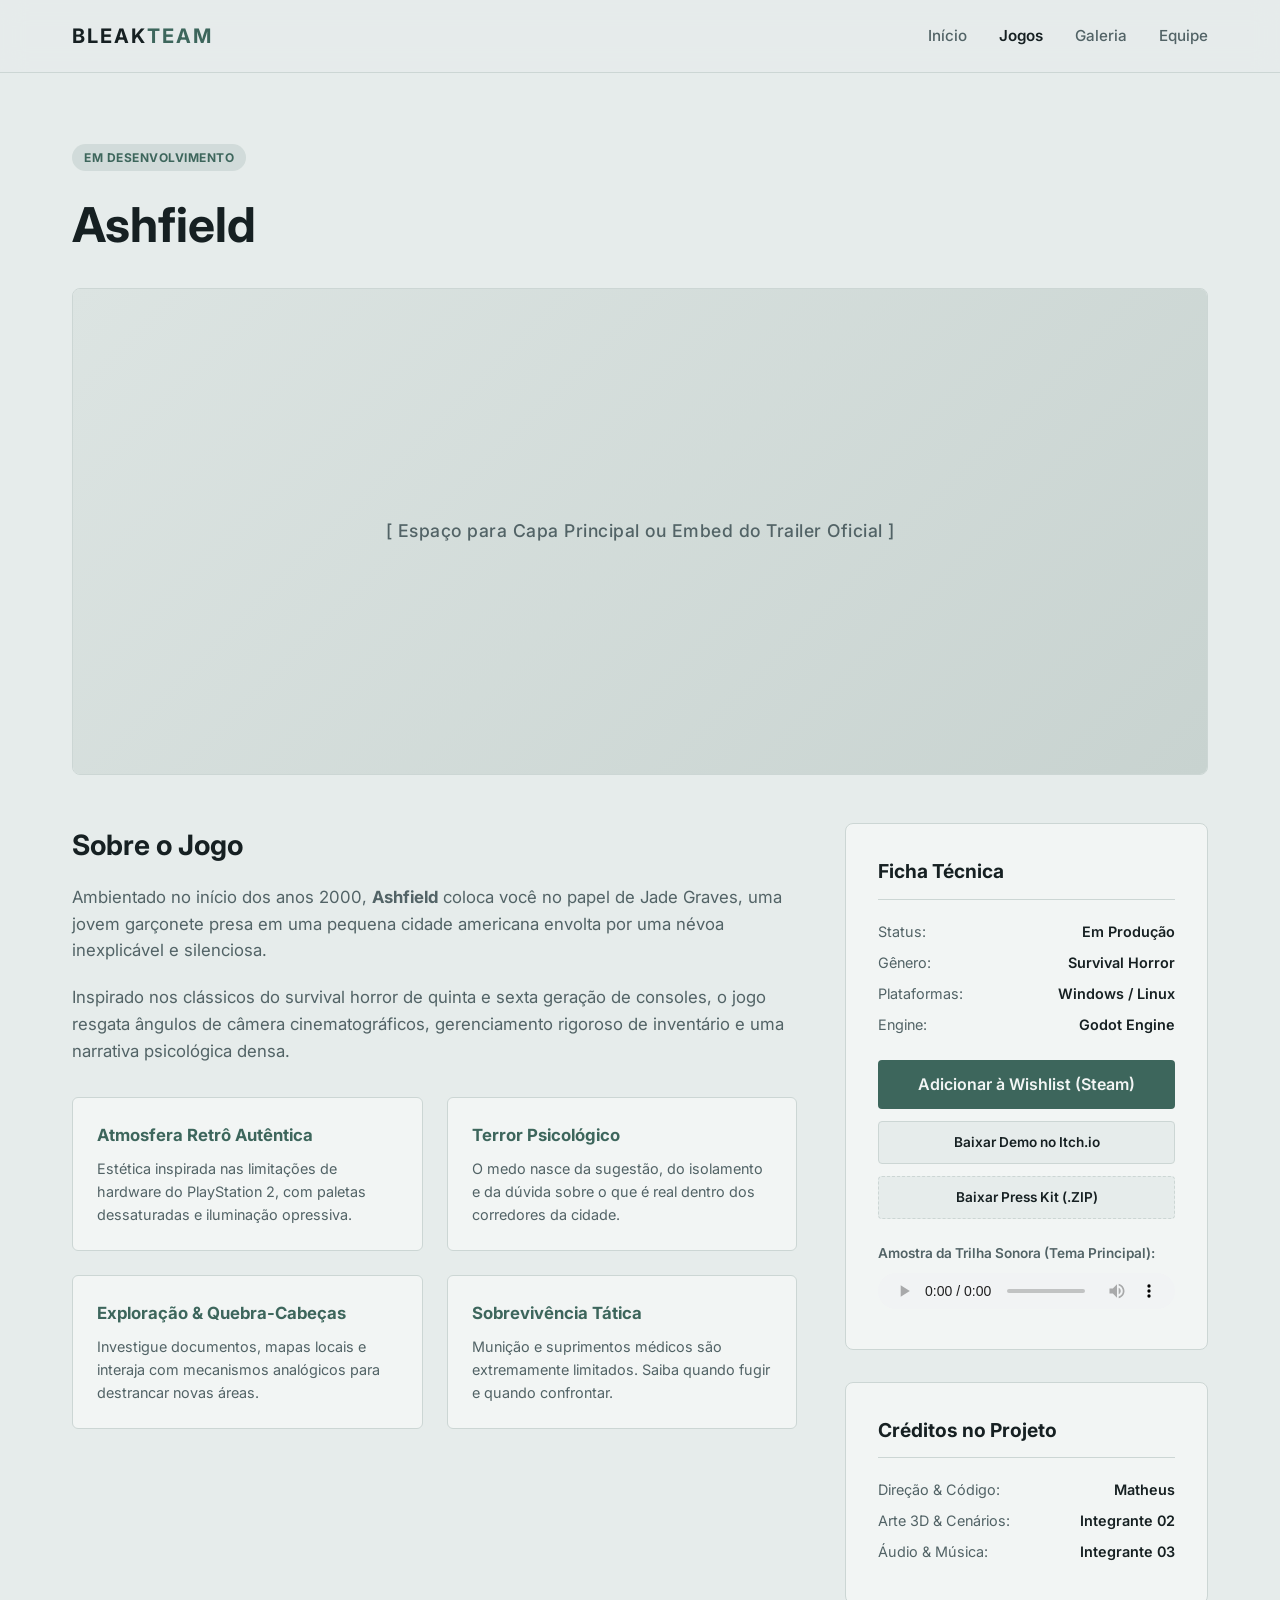
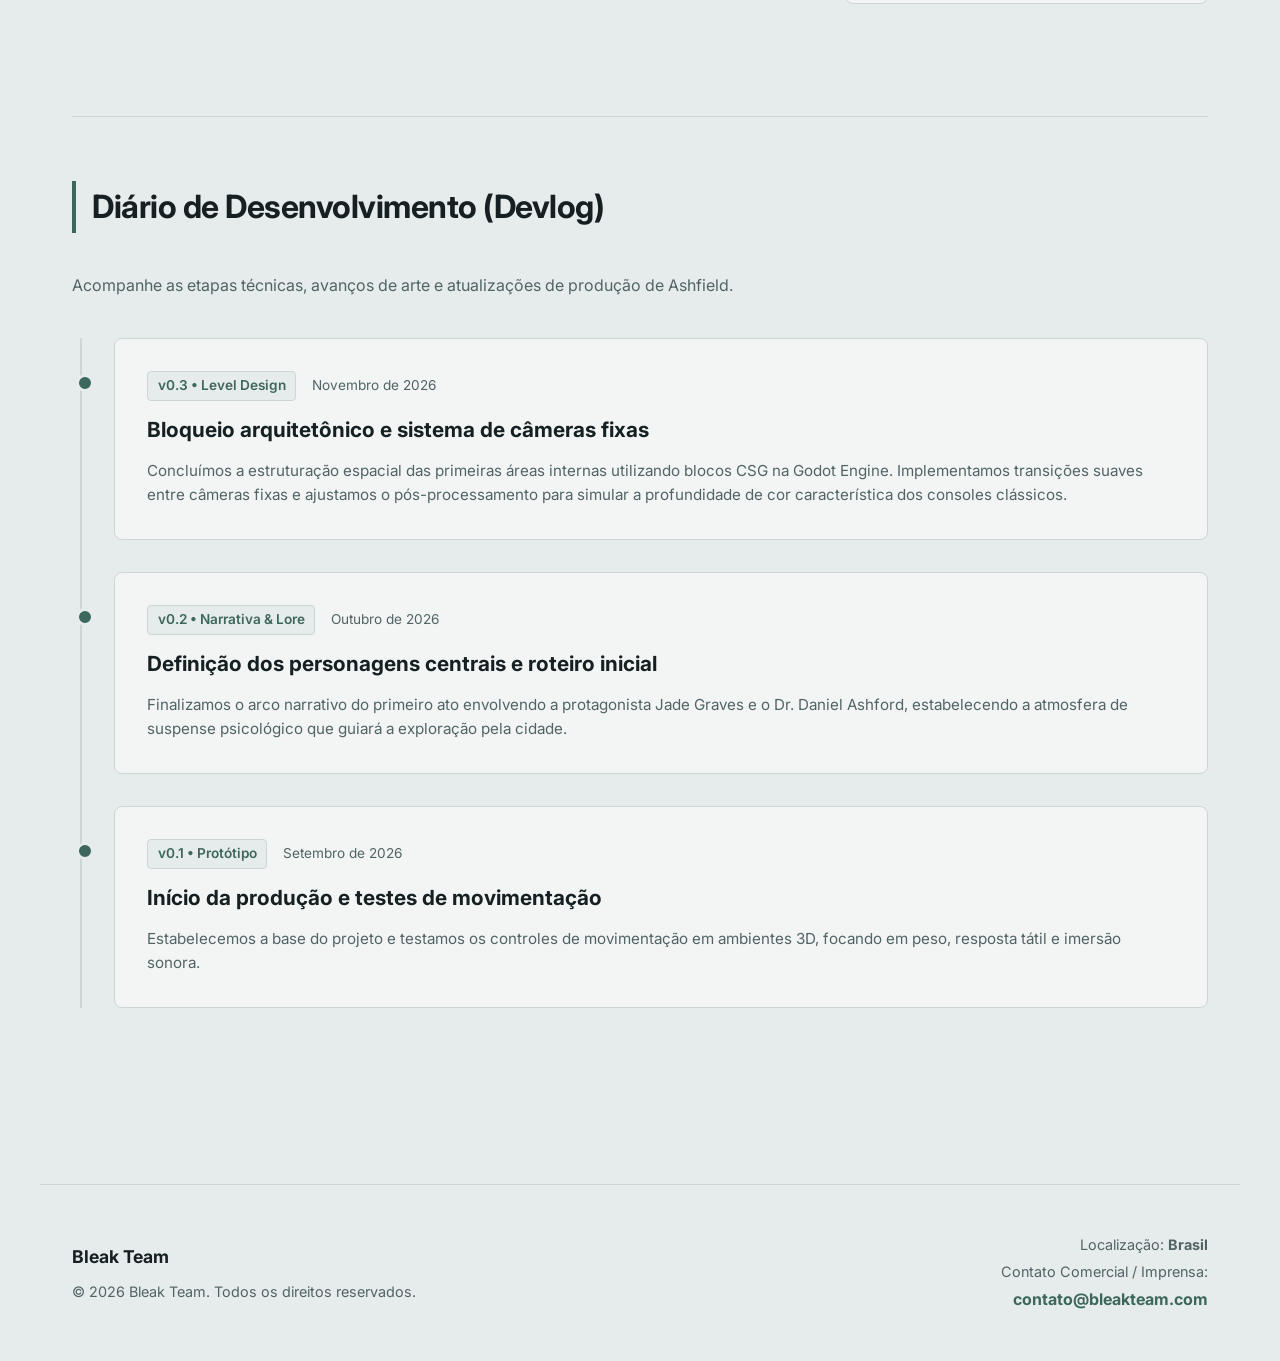
==== ashfield.html @ a829ef83 "feat: estrutura inicial do site do Bleak Team" ====
<!DOCTYPE html>
<html lang="pt-BR">
<head>
    <meta charset="UTF-8">
    <meta name="viewport" content="width=device-width, initial-scale=1.0">
    <title>Ashfield | Bleak Team</title>
    <link rel="stylesheet" href="style.css">
    <link rel="preconnect" href="https://fonts.googleapis.com">
    <link rel="preconnect" href="https://fonts.gstatic.com" crossorigin>
    <link href="https://fonts.googleapis.com/css2?family=Inter:wght@400;500;600;700;800&display=swap" rel="stylesheet">
</head>
<body>

    <header>
        <div class="nav-container">
            <a href="index.html" class="logo">Bleak<span>Team</span></a>
            <nav>
                <ul>
                    <li><a href="index.html">Início</a></li>
                    <li><a href="ashfield.html" class="active">Jogos</a></li>
                    <li><a href="gallery.html">Galeria</a></li>
                    <li><a href="index.html#team">Equipe</a></li>
                </ul>
            </nav>
        </div>
    </header>

    <main>
        <div class="fade-in">
            <span class="game-badge">Em Desenvolvimento</span>
            <h1 style="font-size: 3rem; margin-bottom: 1.5rem;">Ashfield</h1>
        </div>

        <!-- Banner / Trailer Principal -->
        <div class="game-hero-banner fade-in">
            <div class="media-placeholder" style="font-size: 1.1rem;">[ Espaço para Capa Principal ou Embed do Trailer Oficial ]</div>
        </div>

        <!-- Detalhes e Ficha Técnica -->
        <div class="game-detail-grid fade-in">
            <div class="game-description">
                <h2>Sobre o Jogo</h2>
                <p>Ambientado no início dos anos 2000, <strong>Ashfield</strong> coloca você no papel de Jade Graves, uma jovem garçonete presa em uma pequena cidade americana envolta por uma névoa inexplicável e silenciosa.</p>
                <p>Inspirado nos clássicos do survival horror de quinta e sexta geração de consoles, o jogo resgata ângulos de câmera cinematográficos, gerenciamento rigoroso de inventário e uma narrativa psicológica densa.</p>

                <div class="pillars-grid">
                    <div class="pillar-box">
                        <h4>Atmosfera Retrô Autêntica</h4>
                        <p>Estética inspirada nas limitações de hardware do PlayStation 2, com paletas dessaturadas e iluminação opressiva.</p>
                    </div>
                    <div class="pillar-box">
                        <h4>Terror Psicológico</h4>
                        <p>O medo nasce da sugestão, do isolamento e da dúvida sobre o que é real dentro dos corredores da cidade.</p>
                    </div>
                    <div class="pillar-box">
                        <h4>Exploração & Quebra-Cabeças</h4>
                        <p>Investigue documentos, mapas locais e interaja com mecanismos analógicos para destrancar novas áreas.</p>
                    </div>
                    <div class="pillar-box">
                        <h4>Sobrevivência Tática</h4>
                        <p>Munição e suprimentos médicos são extremamente limitados. Saiba quando fugir e quando confrontar.</p>
                    </div>
                </div>
            </div>

            <!-- Barra Lateral: Ficha, Lojas, Áudio, Press Kit e Créditos -->
            <aside>
                <div class="sidebar-box">
                    <h3>Ficha Técnica</h3>
                    <ul class="studio-specs" style="border-top: none; padding-top: 0;">
                        <li>Status: <span>Em Produção</span></li>
                        <li>Gênero: <span>Survival Horror</span></li>
                        <li>Plataformas: <span>Windows / Linux</span></li>
                        <li>Engine: <span>Godot Engine</span></li>
                    </ul>

                    <div style="display: flex; flex-direction: column; gap: 0.75rem; margin-top: 1.5rem;">
                        <a href="#" target="_blank" class="btn-primary">Adicionar à Wishlist (Steam)</a>
                        <a href="#" target="_blank" class="store-btn">Baixar Demo no Itch.io</a>
                        <a href="#" download class="store-btn" style="border-style: dashed;">Baixar Press Kit (.ZIP)</a>
                    </div>

                    <!-- Player de Áudio Nativo -->
                    <div class="audio-player-box">
                        <label>Amostra da Trilha Sonora (Tema Principal):</label>
                        <audio controls>
                            <!-- Adicione o caminho do seu arquivo .mp3 ou .ogg abaixo -->
                            <source src="audio/ashfield-theme.mp3" type="audio/mpeg">
                            Seu navegador não suporta o elemento de áudio.
                        </audio>
                    </div>
                </div>

                <!-- Créditos Específicos deste Jogo -->
                <div class="sidebar-box">
                    <h3>Créditos no Projeto</h3>
                    <ul class="studio-specs" style="border-top: none; padding-top: 0;">
                        <li>Direção & Código: <span>Matheus</span></li>
                        <li>Arte 3D & Cenários: <span>Integrante 02</span></li>
                        <li>Áudio & Música: <span>Integrante 03</span></li>
                    </ul>
                </div>
            </aside>
        </div>

        <!-- Seção de Devlog Integrada na Parte Inferior da Página do Jogo -->
        <section id="devlog" class="devlog-section fade-in">
            <h2 class="section-title">Diário de Desenvolvimento (Devlog)</h2>
            <p style="color: var(--text-muted); margin-bottom: 2.5rem;">Acompanhe as etapas técnicas, avanços de arte e atualizações de produção de Ashfield.</p>

            <div class="devlog-timeline">
                <!-- Post 1 (Mais recente) -->
                <article class="devlog-entry">
                    <div class="devlog-meta">
                        <span class="devlog-tag">v0.3 • Level Design</span>
                        <span>Novembro de 2026</span>
                    </div>
                    <h4>Bloqueio arquitetônico e sistema de câmeras fixas</h4>
                    <p>Concluímos a estruturação espacial das primeiras áreas internas utilizando blocos CSG na Godot Engine. Implementamos transições suaves entre câmeras fixas e ajustamos o pós-processamento para simular a profundidade de cor característica dos consoles clássicos.</p>
                </article>

                <!-- Post 2 -->
                <article class="devlog-entry">
                    <div class="devlog-meta">
                        <span class="devlog-tag">v0.2 • Narrativa & Lore</span>
                        <span>Outubro de 2026</span>
                    </div>
                    <h4>Definição dos personagens centrais e roteiro inicial</h4>
                    <p>Finalizamos o arco narrativo do primeiro ato envolvendo a protagonista Jade Graves e o Dr. Daniel Ashford, estabelecendo a atmosfera de suspense psicológico que guiará a exploração pela cidade.</p>
                </article>

                <!-- Post 3 -->
                <article class="devlog-entry">
                    <div class="devlog-meta">
                        <span class="devlog-tag">v0.1 • Protótipo</span>
                        <span>Setembro de 2026</span>
                    </div>
                    <h4>Início da produção e testes de movimentação</h4>
                    <p>Estabelecemos a base do projeto e testamos os controles de movimentação em ambientes 3D, focando em peso, resposta tátil e imersão sonora.</p>
                </article>
            </div>
        </section>
    </main>

    <footer class="fade-in">
        <div class="footer-info">
            <h4>Bleak Team</h4>
            <p>&copy; 2026 Bleak Team. Todos os direitos reservados.</p>
        </div>
        <div class="footer-contact">
            <p>Localização: <strong>Brasil</strong></p>
            <p>Contato Comercial / Imprensa:</p>
            <a href="mailto:contato@bleakteam.com">contato@bleakteam.com</a>
        </div>
    </footer>

    <script src="main.js"></script>
</body>
</html>
---- style.css ----
:root {
    /* Paleta: Névoa & Hospital Abandonado (Versão Clara / Pastel Frio) */
    --bg-primary: #e6eceb;       /* Cinza névoa pastel suave */
    --bg-surface: #f2f5f4;       /* Superfície clínica clara */
    --bg-surface-hover: #dce4e2; /* Tom de interação sutil */
    --text-main: #162022;        /* Ardósia profundo (alto contraste) */
    --text-muted: #526366;       /* Cinza azulado médio */
    --accent: #3d665c;           /* Verde musgo clínico profundo */
    --accent-hover: #2d4d45;     /* Verde musgo escuro no hover */
    --border: #ccd6d4;           /* Borda sutil fria */
    --transition: all 0.3s cubic-bezier(0.4, 0, 0.2, 1);
}

* {
    margin: 0;
    padding: 0;
    box-sizing: border-box;
}

body {
    font-family: 'Inter', -apple-system, BlinkMacSystemFont, 'Segoe UI', Roboto, sans-serif;
    background-color: var(--bg-primary);
    color: var(--text-main);
    line-height: 1.6;
    overflow-x: hidden;
}

/* Header & Navigation */
header {
    position: fixed;
    top: 0;
    left: 0;
    width: 100%;
    background-color: rgba(230, 236, 235, 0.9);
    backdrop-filter: blur(12px);
    border-bottom: 1px solid var(--border);
    z-index: 1000;
}

.nav-container {
    max-width: 1200px;
    margin: 0 auto;
    display: flex;
    justify-content: space-between;
    align-items: center;
    padding: 1.25rem 2rem;
}

.logo {
    font-size: 1.25rem;
    font-weight: 700;
    letter-spacing: 2px;
    color: var(--text-main);
    text-decoration: none;
    text-transform: uppercase;
}

.logo span {
    color: var(--accent);
}

nav ul {
    display: flex;
    list-style: none;
    gap: 2rem;
}

nav a {
    color: var(--text-muted);
    text-decoration: none;
    font-size: 0.95rem;
    font-weight: 500;
    transition: var(--transition);
}

nav a:hover, nav a.active {
    color: var(--text-main);
    font-weight: 600;
}

/* Main Layout */
main {
    max-width: 1200px;
    margin: 0 auto;
    padding: 9rem 2rem 5rem 2rem;
}

/* Hero / About Integrated Section */
.hero-about {
    display: grid;
    grid-template-columns: 1.2fr 1fr;
    gap: 4rem;
    align-items: center;
    margin-bottom: 6rem;
    min-height: 50vh;
}

.hero-content h1 {
    font-size: clamp(2.2rem, 4vw, 3.8rem);
    font-weight: 800;
    letter-spacing: -1px;
    line-height: 1.1;
    margin-bottom: 1.5rem;
}

.hero-content p {
    font-size: clamp(1rem, 1.5vw, 1.15rem);
    color: var(--text-muted);
    margin-bottom: 2rem;
}

.about-card {
    background-color: var(--bg-surface);
    border: 1px solid var(--border);
    padding: 2.5rem;
    border-radius: 8px;
    box-shadow: 0 10px 30px rgba(22, 32, 34, 0.05);
}

.about-card h3 {
    font-size: 1.5rem;
    margin-bottom: 1rem;
}

.about-card p {
    color: var(--text-muted);
    margin-bottom: 1.5rem;
    font-size: 0.95rem;
}

.studio-specs {
    list-style: none;
    border-top: 1px solid var(--border);
    padding-top: 1.25rem;
}

.studio-specs li {
    display: flex;
    justify-content: space-between;
    color: var(--text-muted);
    font-size: 0.9rem;
    margin-bottom: 0.5rem;
}

.studio-specs li span {
    color: var(--text-main);
    font-weight: 600;
}

/* Section Titles */
.section-title {
    font-size: 2rem;
    font-weight: 700;
    margin-bottom: 2.5rem;
    letter-spacing: -0.5px;
    border-left: 4px solid var(--accent);
    padding-left: 1rem;
}

.category-subtitle {
    font-size: 1.15rem;
    font-weight: 600;
    color: var(--text-muted);
    margin: 3rem 0 1.5rem 0;
    text-transform: uppercase;
    letter-spacing: 1px;
}

/* Game Showcase Card */
.game-card {
    background-color: var(--bg-surface);
    border: 1px solid var(--border);
    border-radius: 8px;
    overflow: hidden;
    display: grid;
    grid-template-columns: 1.2fr 1fr;
    gap: 2.5rem;
    padding: 2.5rem;
    margin-bottom: 3rem;
    transition: var(--transition);
    box-shadow: 0 4px 20px rgba(22, 32, 34, 0.04);
}

.game-card:hover {
    border-color: var(--accent);
    box-shadow: 0 12px 30px rgba(22, 32, 34, 0.08);
}

/* Carousel Styles */
.game-media-container {
    position: relative;
    width: 100%;
    aspect-ratio: 16/9;
    background-color: #d5dedc;
    border-radius: 6px;
    overflow: hidden;
    border: 1px solid var(--border);
}

.carousel-slide {
    position: absolute;
    top: 0;
    left: 0;
    width: 100%;
    height: 100%;
    opacity: 0;
    transition: opacity 0.5s ease-in-out;
    display: flex;
    align-items: center;
    justify-content: center;
    cursor: pointer;
}

.carousel-slide.active {
    opacity: 1;
    z-index: 2;
}

.carousel-slide img, 
.carousel-slide iframe {
    width: 100%;
    height: 100%;
    object-fit: cover;
    border: none;
}

.media-placeholder {
    width: 100%;
    height: 100%;
    background: linear-gradient(135deg, #dce4e2 0%, #c8d3d0 100%);
    display: flex;
    align-items: center;
    justify-content: center;
    color: var(--text-muted);
    font-size: 0.9rem;
    font-weight: 500;
    letter-spacing: 0.5px;
    text-align: center;
    padding: 1rem;
}

.carousel-btn {
    position: absolute;
    top: 50%;
    transform: translateY(-50%);
    background: rgba(242, 245, 244, 0.85);
    color: var(--text-main);
    border: 1px solid var(--border);
    width: 36px;
    height: 36px;
    border-radius: 50%;
    display: flex;
    align-items: center;
    justify-content: center;
    cursor: pointer;
    z-index: 10;
    transition: var(--transition);
}

.carousel-btn:hover {
    background: var(--accent);
    border-color: var(--accent);
    color: #f2f5f4;
}

.carousel-btn.prev { left: 10px; }
.carousel-btn.next { right: 10px; }

/* Game Info Column */
.game-info {
    display: flex;
    flex-direction: column;
    justify-content: space-between;
}

.game-badge {
    display: inline-block;
    background: rgba(61, 102, 92, 0.12);
    color: var(--accent);
    padding: 0.25rem 0.75rem;
    border-radius: 20px;
    font-size: 0.75rem;
    font-weight: 700;
    margin-bottom: 1rem;
    width: fit-content;
    text-transform: uppercase;
    letter-spacing: 0.5px;
}

.game-info h3 {
    font-size: 2rem;
    margin-bottom: 1rem;
    cursor: pointer;
    transition: var(--transition);
}

.game-info h3:hover {
    color: var(--accent);
}

.elevator-pitch {
    color: var(--text-muted);
    font-size: 1.05rem;
    margin-bottom: 1.5rem;
    line-height: 1.7;
}

/* Store Badges / Buttons */
.store-links {
    display: flex;
    gap: 1rem;
    margin-bottom: 1.5rem;
}

.store-btn {
    display: inline-flex;
    align-items: center;
    justify-content: center;
    padding: 0.6rem 1.25rem;
    background-color: var(--bg-primary);
    border: 1px solid var(--border);
    border-radius: 4px;
    color: var(--text-main);
    text-decoration: none;
    font-size: 0.85rem;
    font-weight: 600;
    transition: var(--transition);
}

.store-btn:hover {
    border-color: var(--accent);
    background-color: var(--bg-surface-hover);
}

.btn-primary {
    display: inline-flex;
    align-items: center;
    justify-content: center;
    background-color: var(--accent);
    color: #f2f5f4;
    padding: 0.75rem 1.5rem;
    border-radius: 4px;
    font-weight: 600;
    text-decoration: none;
    text-align: center;
    transition: var(--transition);
    border: none;
    cursor: pointer;
}

.btn-primary:hover {
    background-color: var(--accent-hover);
    transform: translateY(-2px);
}

/* Team & Credits Grid */
.team-section {
    margin-top: 6rem;
}

.team-grid {
    display: grid;
    grid-template-columns: repeat(auto-fill, minmax(280px, 1fr));
    gap: 2rem;
}

.member-card {
    background-color: var(--bg-surface);
    border: 1px solid var(--border);
    border-radius: 8px;
    padding: 2rem;
    transition: var(--transition);
    display: flex;
    flex-direction: column;
    justify-content: space-between;
}

.member-card:hover {
    border-color: var(--accent);
    transform: translateY(-4px);
}

.member-avatar {
    width: 64px;
    height: 64px;
    border-radius: 50%;
    background-color: var(--bg-surface-hover);
    border: 1px solid var(--border);
    display: flex;
    align-items: center;
    justify-content: center;
    font-weight: 700;
    color: var(--accent);
    margin-bottom: 1.25rem;
    font-size: 1.2rem;
}

.member-card h4 {
    font-size: 1.25rem;
    margin-bottom: 0.25rem;
}

.member-role {
    color: var(--accent);
    font-size: 0.85rem;
    font-weight: 600;
    margin-bottom: 1rem;
    text-transform: uppercase;
    letter-spacing: 0.5px;
}

.member-bio {
    color: var(--text-muted);
    font-size: 0.9rem;
    margin-bottom: 1.5rem;
}

.member-links {
    display: flex;
    gap: 0.75rem;
    border-top: 1px solid var(--border);
    padding-top: 1rem;
}

.member-links a {
    color: var(--text-muted);
    text-decoration: none;
    font-size: 0.8rem;
    font-weight: 600;
    padding: 0.3rem 0.6rem;
    border: 1px solid var(--border);
    border-radius: 4px;
    transition: var(--transition);
}

.member-links a:hover {
    color: var(--text-main);
    border-color: var(--accent);
    background-color: var(--bg-primary);
}

/* Individual Game Page Styles */
.game-hero-banner {
    width: 100%;
    aspect-ratio: 21/9;
    background-color: #d5dedc;
    border-radius: 8px;
    border: 1px solid var(--border);
    margin-bottom: 3rem;
    overflow: hidden;
    display: flex;
    align-items: center;
    justify-content: center;
}

.game-detail-grid {
    display: grid;
    grid-template-columns: 2fr 1fr;
    gap: 3rem;
    margin-bottom: 4rem;
}

.game-description h2 {
    font-size: 1.75rem;
    margin-bottom: 1rem;
}

.game-description p {
    color: var(--text-muted);
    margin-bottom: 1.25rem;
    font-size: 1.05rem;
}

.pillars-grid {
    display: grid;
    grid-template-columns: 1fr 1fr;
    gap: 1.5rem;
    margin-top: 2rem;
}

.pillar-box {
    background-color: var(--bg-surface);
    border: 1px solid var(--border);
    padding: 1.5rem;
    border-radius: 6px;
}

.pillar-box h4 {
    color: var(--accent);
    margin-bottom: 0.5rem;
    font-size: 1.05rem;
}

.pillar-box p {
    font-size: 0.9rem;
    margin-bottom: 0;
}

.sidebar-box {
    background-color: var(--bg-surface);
    border: 1px solid var(--border);
    padding: 2rem;
    border-radius: 8px;
    margin-bottom: 2rem;
}

.sidebar-box h3 {
    font-size: 1.2rem;
    margin-bottom: 1.25rem;
    border-bottom: 1px solid var(--border);
    padding-bottom: 0.75rem;
}

.audio-player-box {
    margin-top: 1.5rem;
}

.audio-player-box label {
    display: block;
    font-size: 0.85rem;
    font-weight: 600;
    color: var(--text-muted);
    margin-bottom: 0.5rem;
}

audio {
    width: 100%;
    height: 36px;
    border-radius: 4px;
}

/* Devlog Timeline inside Game Page */
.devlog-section {
    margin-top: 5rem;
    border-top: 1px solid var(--border);
    padding-top: 4rem;
}

.devlog-timeline {
    display: flex;
    flex-direction: column;
    gap: 2rem;
    border-left: 2px solid var(--border);
    padding-left: 2rem;
    margin-left: 0.5rem;
}

.devlog-entry {
    position: relative;
    background-color: var(--bg-surface);
    border: 1px solid var(--border);
    border-radius: 8px;
    padding: 2rem;
}

.devlog-entry::before {
    content: "";
    position: absolute;
    left: -2.45rem;
    top: 2.2rem;
    width: 12px;
    height: 12px;
    border-radius: 50%;
    background-color: var(--accent);
    border: 3px solid var(--bg-primary);
}

.devlog-meta {
    display: flex;
    gap: 1rem;
    align-items: center;
    margin-bottom: 0.75rem;
    font-size: 0.85rem;
    color: var(--text-muted);
}

.devlog-tag {
    background-color: var(--bg-primary);
    border: 1px solid var(--border);
    padding: 0.2rem 0.6rem;
    border-radius: 4px;
    font-weight: 600;
    color: var(--accent);
}

.devlog-entry h4 {
    font-size: 1.3rem;
    margin-bottom: 0.75rem;
}

.devlog-entry p {
    color: var(--text-muted);
    font-size: 0.95rem;
}

/* Interactive Gallery & Filters */
.gallery-filters {
    display: flex;
    gap: 0.75rem;
    margin-bottom: 2.5rem;
    flex-wrap: wrap;
}

.filter-btn {
    background-color: var(--bg-surface);
    border: 1px solid var(--border);
    color: var(--text-muted);
    padding: 0.5rem 1.25rem;
    border-radius: 20px;
    font-size: 0.9rem;
    font-weight: 600;
    cursor: pointer;
    transition: var(--transition);
}

.filter-btn:hover, .filter-btn.active {
    background-color: var(--accent);
    border-color: var(--accent);
    color: #f2f5f4;
}

.gallery-grid {
    display: grid;
    grid-template-columns: repeat(auto-fill, minmax(340px, 1fr));
    gap: 1.5rem;
}

.gallery-item {
    background-color: var(--bg-surface);
    border: 1px solid var(--border);
    border-radius: 8px;
    overflow: hidden;
    cursor: pointer;
    transition: var(--transition);
    display: flex;
    flex-direction: column;
}

.gallery-item.hidden {
    display: none;
}

.gallery-item:hover {
    border-color: var(--accent);
    transform: translateY(-4px);
}

.gallery-thumb {
    width: 100%;
    height: 220px;
    background: linear-gradient(135deg, #dce4e2 0%, #c8d3d0 100%);
    display: flex;
    align-items: center;
    justify-content: center;
    color: var(--text-muted);
    font-size: 0.9rem;
}

.gallery-thumb img {
    width: 100%;
    height: 100%;
    object-fit: cover;
}

.gallery-caption {
    padding: 1.25rem;
}

.gallery-caption h4 {
    font-size: 1rem;
    margin-bottom: 0.25rem;
}

.gallery-caption span {
    font-size: 0.8rem;
    color: var(--text-muted);
}

/* Lightbox Modal */
.lightbox {
    position: fixed;
    top: 0;
    left: 0;
    width: 100%;
    height: 100%;
    background-color: rgba(13, 17, 19, 0.92);
    backdrop-filter: blur(8px);
    display: none;
    align-items: center;
    justify-content: center;
    z-index: 2000;
    padding: 2rem;
}

.lightbox.open {
    display: flex;
}

.lightbox-content {
    max-width: 900px;
    width: 100%;
    background-color: var(--bg-surface);
    border-radius: 8px;
    overflow: hidden;
    border: 1px solid var(--border);
    position: relative;
}

.lightbox-media {
    width: 100%;
    aspect-ratio: 16/9;
    background-color: #162022;
    display: flex;
    align-items: center;
    justify-content: center;
    color: #e6eceb;
}

.lightbox-media img {
    width: 100%;
    height: 100%;
    object-fit: contain;
}

.lightbox-details {
    padding: 1.5rem 2rem;
    display: flex;
    justify-content: space-between;
    align-items: center;
}

.lightbox-close {
    position: absolute;
    top: 15px;
    right: 15px;
    background: rgba(22, 32, 34, 0.8);
    color: #fff;
    border: none;
    width: 36px;
    height: 36px;
    border-radius: 50%;
    font-size: 1.2rem;
    cursor: pointer;
    z-index: 10;
}

/* Footer / Contact Section */
footer {
    max-width: 1200px;
    margin: 6rem auto 0 auto;
    padding: 3rem 2rem;
    border-top: 1px solid var(--border);
    display: grid;
    grid-template-columns: 1fr 1fr;
    gap: 2rem;
    align-items: center;
}

.footer-info h4 {
    font-size: 1.1rem;
    margin-bottom: 0.5rem;
}

.footer-info p {
    color: var(--text-muted);
    font-size: 0.9rem;
}

.footer-contact {
    text-align: right;
}

.footer-contact p {
    color: var(--text-muted);
    font-size: 0.9rem;
    margin-bottom: 0.25rem;
}

.footer-contact a {
    color: var(--accent);
    text-decoration: none;
    font-weight: 700;
}

.footer-contact a:hover {
    text-decoration: underline;
}

/* Animations hooks */
.fade-in {
    opacity: 0;
    transform: translateY(20px);
    transition: opacity 0.6s ease-out, transform 0.6s ease-out;
}

.fade-in.appear {
    opacity: 1;
    transform: translateY(0);
}

@media (max-width: 900px) {
    .hero-about, .game-card, .game-detail-grid, .pillars-grid {
        grid-template-columns: 1fr;
        gap: 2rem;
    }
    footer {
        grid-template-columns: 1fr;
        text-align: left;
    }
    .footer-contact {
        text-align: left;
    }
}
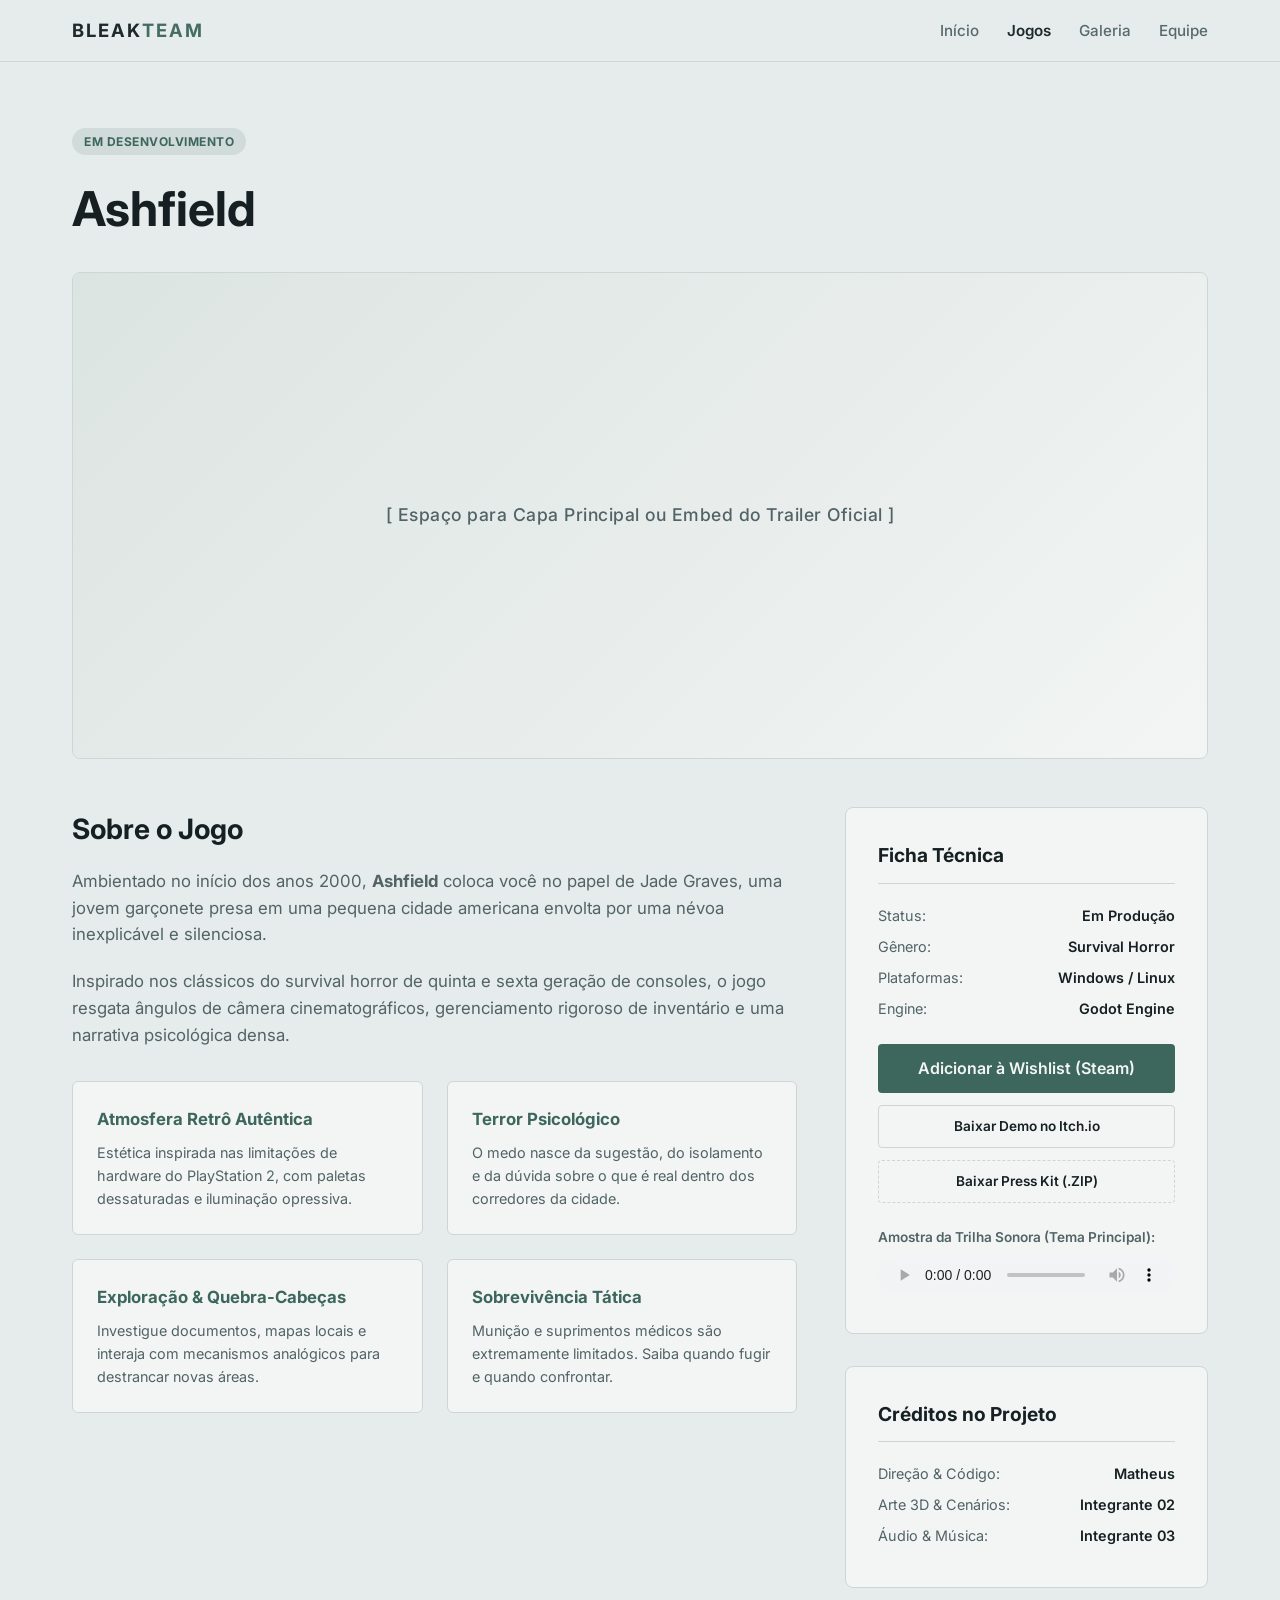
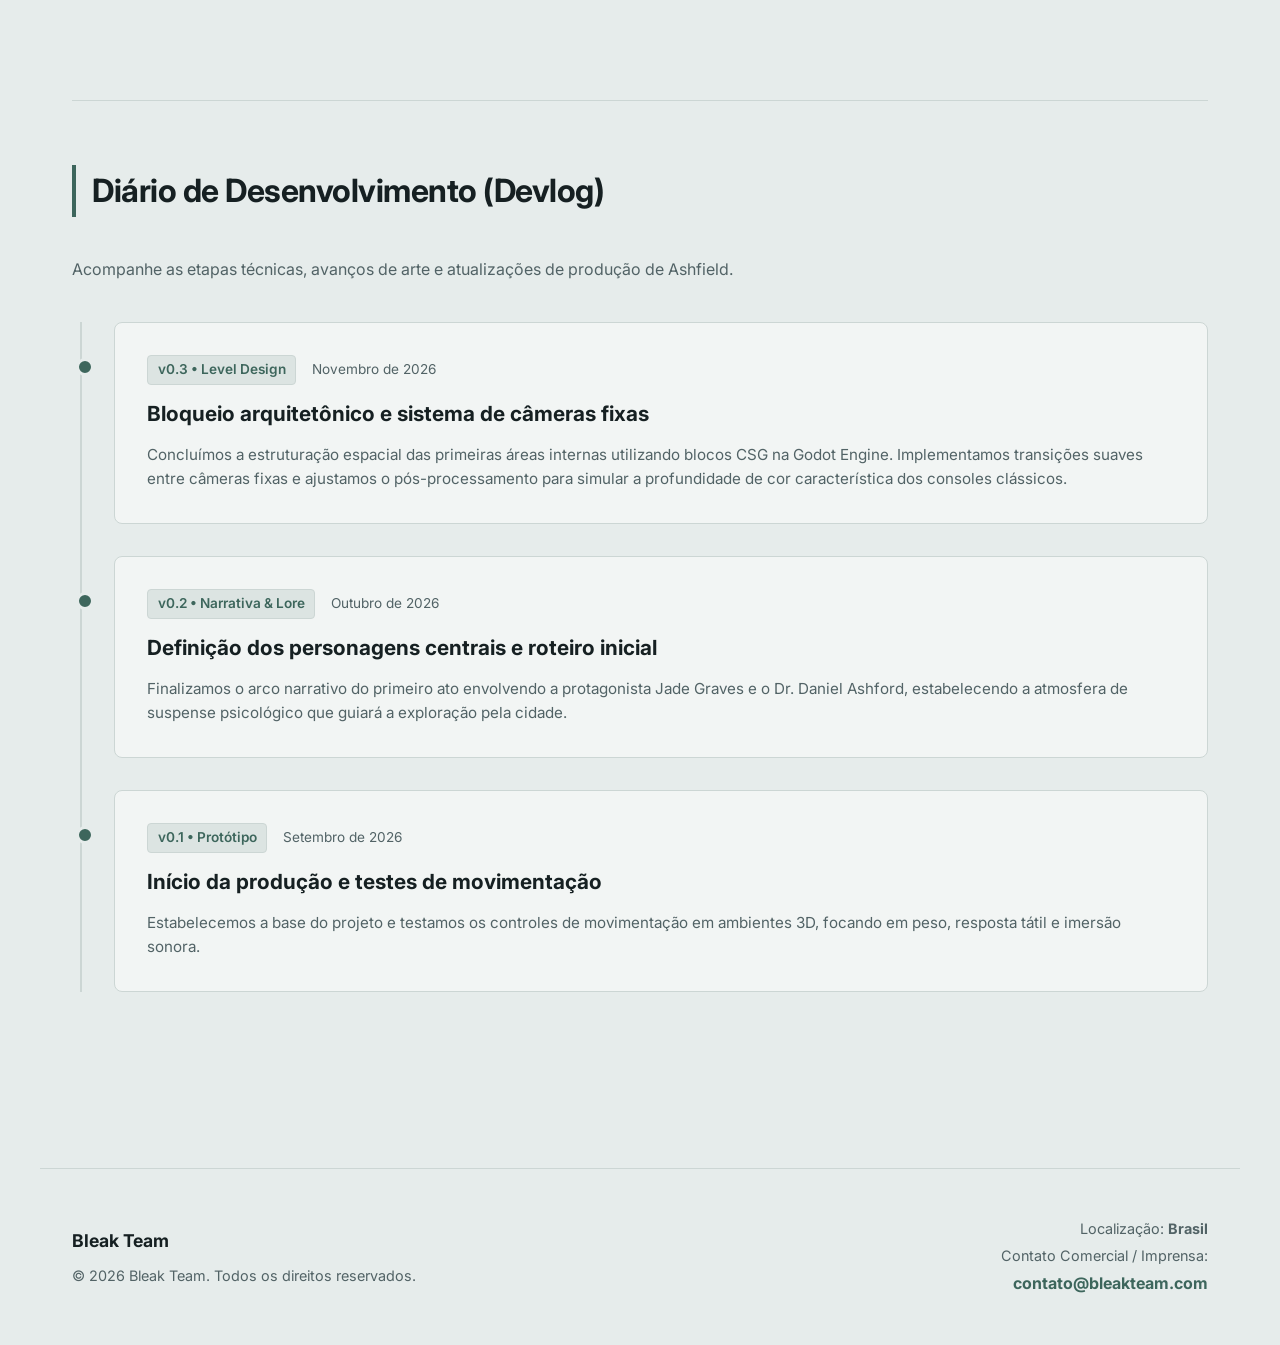
==== commit 0d84b64c: "feat: modo escuro e modo claro adicionados de acordo com configuração do navegador do usuário" ====
--- a/ashfield.html
+++ b/ashfield.html
@@ -84,7 +84,6 @@
                     <div class="audio-player-box">
                         <label>Amostra da Trilha Sonora (Tema Principal):</label>
                         <audio controls>
-                            <!-- Adicione o caminho do seu arquivo .mp3 ou .ogg abaixo -->
                             <source src="audio/ashfield-theme.mp3" type="audio/mpeg">
                             Seu navegador não suporta o elemento de áudio.
                         </audio>
--- a/style.css
+++ b/style.css
@@ -1,14 +1,26 @@
 :root {
-    /* Paleta: Névoa & Hospital Abandonado (Versão Clara / Pastel Frio) */
-    --bg-primary: #e6eceb;       /* Cinza névoa pastel suave */
-    --bg-surface: #f2f5f4;       /* Superfície clínica clara */
-    --bg-surface-hover: #dce4e2; /* Tom de interação sutil */
-    --text-main: #162022;        /* Ardósia profundo (alto contraste) */
-    --text-muted: #526366;       /* Cinza azulado médio */
-    --accent: #3d665c;           /* Verde musgo clínico profundo */
-    --accent-hover: #2d4d45;     /* Verde musgo escuro no hover */
-    --border: #ccd6d4;           /* Borda sutil fria */
-    --transition: all 0.3s cubic-bezier(0.4, 0, 0.2, 1);
+    /* Padrão: Modo Claro (Névoa & Hospital Abandonado) */
+    --bg-primary: #e6eceb;       
+    --bg-surface: #f2f5f4;       
+    --bg-surface-hover: #dce4e2; 
+    --text-main: #162022;        
+    --text-muted: #526366;       
+    --accent: #3d665c;           
+    --accent-hover: #2d4d45;     
+    --border: #ccd6d4;           
+    --transition: all 0.25s ease;
+}
+
+/* Modo Escuro Automático via Sistema */
+html.dark-mode {
+    --bg-primary: #0d1113;
+    --bg-surface: #151b1e;
+    --bg-surface-hover: #1c2428;
+    --text-main: #e2e8f0;
+    --text-muted: #8a99a8;
+    --accent: #5e8b7e;
+    --accent-hover: #4d7367;
+    --border: #232d33;
 }
 
 * {
@@ -23,6 +35,7 @@
     color: var(--text-main);
     line-height: 1.6;
     overflow-x: hidden;
+    transition: background-color 0.3s ease, color 0.3s ease;
 }
 
 /* Header & Navigation */
@@ -31,10 +44,12 @@
     top: 0;
     left: 0;
     width: 100%;
-    background-color: rgba(230, 236, 235, 0.9);
+    background-color: var(--bg-primary);
+    opacity: 0.96;
     backdrop-filter: blur(12px);
     border-bottom: 1px solid var(--border);
     z-index: 1000;
+    transition: background-color 0.3s ease, border-color 0.3s ease;
 }
 
 .nav-container {
@@ -43,11 +58,11 @@
     display: flex;
     justify-content: space-between;
     align-items: center;
-    padding: 1.25rem 2rem;
+    padding: 1rem 2rem;
 }
 
 .logo {
-    font-size: 1.25rem;
+    font-size: 1.15rem;
     font-weight: 700;
     letter-spacing: 2px;
     color: var(--text-main);
@@ -62,7 +77,7 @@
 nav ul {
     display: flex;
     list-style: none;
-    gap: 2rem;
+    gap: 1.75rem;
 }
 
 nav a {
@@ -82,7 +97,7 @@
 main {
     max-width: 1200px;
     margin: 0 auto;
-    padding: 9rem 2rem 5rem 2rem;
+    padding: 8rem 2rem 5rem 2rem;
 }
 
 /* Hero / About Integrated Section */
@@ -114,7 +129,8 @@
     border: 1px solid var(--border);
     padding: 2.5rem;
     border-radius: 8px;
-    box-shadow: 0 10px 30px rgba(22, 32, 34, 0.05);
+    box-shadow: 0 10px 30px rgba(0, 0, 0, 0.04);
+    transition: background-color 0.3s ease, border-color 0.3s ease;
 }
 
 .about-card h3 {
@@ -178,12 +194,12 @@
     padding: 2.5rem;
     margin-bottom: 3rem;
     transition: var(--transition);
-    box-shadow: 0 4px 20px rgba(22, 32, 34, 0.04);
+    box-shadow: 0 4px 20px rgba(0, 0, 0, 0.03);
 }
 
 .game-card:hover {
     border-color: var(--accent);
-    box-shadow: 0 12px 30px rgba(22, 32, 34, 0.08);
+    box-shadow: 0 12px 30px rgba(0, 0, 0, 0.06);
 }
 
 /* Carousel Styles */
@@ -191,7 +207,7 @@
     position: relative;
     width: 100%;
     aspect-ratio: 16/9;
-    background-color: #d5dedc;
+    background-color: var(--bg-surface-hover);
     border-radius: 6px;
     overflow: hidden;
     border: 1px solid var(--border);
@@ -227,7 +243,7 @@
 .media-placeholder {
     width: 100%;
     height: 100%;
-    background: linear-gradient(135deg, #dce4e2 0%, #c8d3d0 100%);
+    background: linear-gradient(135deg, var(--bg-surface-hover) 0%, var(--bg-surface) 100%);
     display: flex;
     align-items: center;
     justify-content: center;
@@ -243,7 +259,7 @@
     position: absolute;
     top: 50%;
     transform: translateY(-50%);
-    background: rgba(242, 245, 244, 0.85);
+    background: var(--bg-surface);
     color: var(--text-main);
     border: 1px solid var(--border);
     width: 36px;
@@ -317,7 +333,7 @@
     align-items: center;
     justify-content: center;
     padding: 0.6rem 1.25rem;
-    background-color: var(--bg-primary);
+    background-color: var(--bg-surface);
     border: 1px solid var(--border);
     border-radius: 4px;
     color: var(--text-main);
@@ -443,7 +459,7 @@
 .game-hero-banner {
     width: 100%;
     aspect-ratio: 21/9;
-    background-color: #d5dedc;
+    background-color: var(--bg-surface-hover);
     border-radius: 8px;
     border: 1px solid var(--border);
     margin-bottom: 3rem;
@@ -575,7 +591,7 @@
 }
 
 .devlog-tag {
-    background-color: var(--bg-primary);
+    background-color: var(--bg-surface-hover);
     border: 1px solid var(--border);
     padding: 0.2rem 0.6rem;
     border-radius: 4px;
@@ -648,7 +664,7 @@
 .gallery-thumb {
     width: 100%;
     height: 220px;
-    background: linear-gradient(135deg, #dce4e2 0%, #c8d3d0 100%);
+    background: linear-gradient(135deg, var(--bg-surface-hover) 0%, var(--bg-surface) 100%);
     display: flex;
     align-items: center;
     justify-content: center;
@@ -683,7 +699,7 @@
     left: 0;
     width: 100%;
     height: 100%;
-    background-color: rgba(13, 17, 19, 0.92);
+    background-color: rgba(13, 17, 19, 0.85);
     backdrop-filter: blur(8px);
     display: none;
     align-items: center;
@@ -709,7 +725,7 @@
 .lightbox-media {
     width: 100%;
     aspect-ratio: 16/9;
-    background-color: #162022;
+    background-color: #0d1113;
     display: flex;
     align-items: center;
     justify-content: center;
@@ -733,7 +749,7 @@
     position: absolute;
     top: 15px;
     right: 15px;
-    background: rgba(22, 32, 34, 0.8);
+    background: rgba(0, 0, 0, 0.6);
     color: #fff;
     border: none;
     width: 36px;
@@ -798,15 +814,38 @@
     transform: translateY(0);
 }
 
-@media (max-width: 900px) {
+/* Responsividade Mobile Refinada */
+@media (max-width: 768px) {
+    .nav-container {
+        flex-direction: column;
+        padding: 0.85rem 1.25rem;
+        gap: 0.75rem;
+    }
+
+    nav ul {
+        gap: 1.25rem;
+        flex-wrap: wrap;
+        justify-content: center;
+    }
+
+    main {
+        padding: 9rem 1rem 3rem 1rem;
+    }
+
     .hero-about, .game-card, .game-detail-grid, .pillars-grid {
         grid-template-columns: 1fr;
         gap: 2rem;
     }
+
+    .store-links {
+        flex-direction: column;
+    }
+
     footer {
         grid-template-columns: 1fr;
         text-align: left;
     }
+
     .footer-contact {
         text-align: left;
     }
